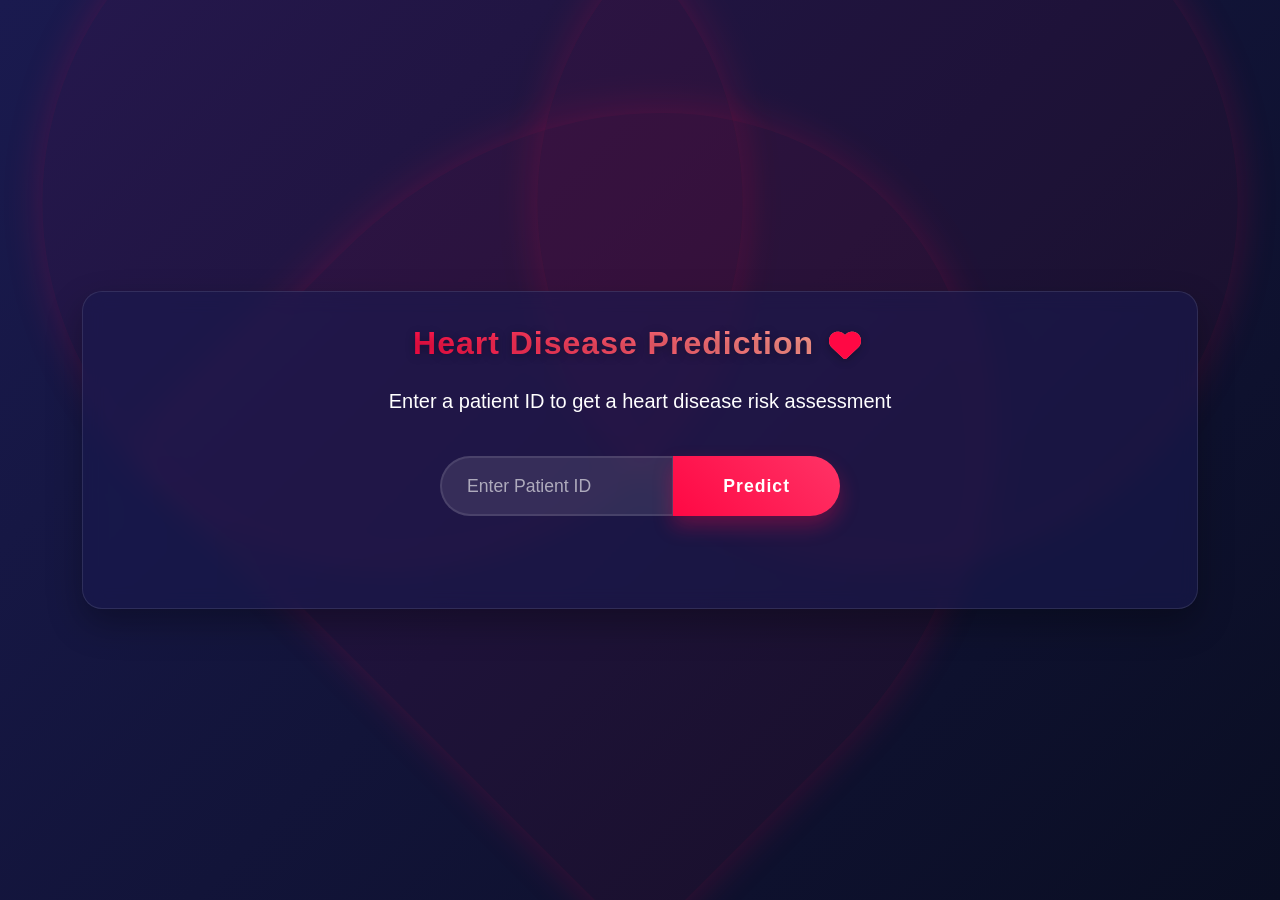
==== index.html @ 435b1545 "Add static site for GitHub Pages" ====
<!DOCTYPE html>
<html lang="en">
<head>
    <meta charset="UTF-8">
    <meta name="viewport" content="width=device-width, initial-scale=1.0">
    <link rel="stylesheet" href="https://cdnjs.cloudflare.com/ajax/libs/bootstrap/5.3.0/css/bootstrap.min.css">
    <link rel="stylesheet" href="https://cdnjs.cloudflare.com/ajax/libs/font-awesome/6.4.0/css/all.min.css">
    <link rel="stylesheet" href="https://cdnjs.cloudflare.com/ajax/libs/animate.css/4.1.1/animate.min.css">
    <title>Heart Disease Prediction</title>
    <style>
        * {
            margin: 0;
            padding: 0;
            box-sizing: border-box;
        }
        
        body {
            color: #fff;
            font-family: 'Segoe UI', sans-serif;
            min-height: 100vh;
            display: flex;
            align-items: center;
            justify-content: center;
            margin: 0;
            overflow-x: hidden;
            background: linear-gradient(135deg, #1a1a4f, #0a0e23);
            position: relative;
        }
        
        .heart-bg {
            position: fixed;
            top: 0;
            left: 0;
            width: 100%;
            height: 100%;
            z-index: -1;
            display: flex;
            align-items: center;
            justify-content: center;
            pointer-events: none;
        }
        
        .heart {
            width: 60vw;
            height: 60vw;
            max-width: 700px;
            max-height: 700px;
            background: rgba(255, 8, 68, 0.05);
            border-radius: 50% 50% 0 0 / 60% 60% 0 0;
            transform: rotate(45deg);
            position: relative;
            box-shadow: 0 0 40px rgba(255, 8, 68, 0.2);
            animation: heart-beat 2s ease-in-out infinite, heart-hover 6s ease-in-out infinite;
        }
        
        .heart::before,
        .heart::after {
            content: "";
            position: absolute;
            width: 100%;
            height: 100%;
            border-radius: 50%;
            background: rgba(255, 8, 68, 0.05);
            box-shadow: 0 0 40px rgba(255, 8, 68, 0.2);
        }
        
        .heart::before {
            left: -50%;
            top: 0;
        }
        
        .heart::after {
            top: -50%;
            left: 0;
        }
        
        @keyframes heart-beat {
            0%, 100% { transform: rotate(45deg) scale(1); }
            30% { transform: rotate(45deg) scale(1.1); }
            60% { transform: rotate(45deg) scale(1); }
            90% { transform: rotate(45deg) scale(1.05); }
        }
        
        @keyframes heart-hover {
            0%, 100% { transform: rotate(45deg) translate(0, 0); }
            25% { transform: rotate(45deg) translate(-10px, -10px); }
            50% { transform: rotate(45deg) translate(0, -20px); }
            75% { transform: rotate(45deg) translate(10px, -10px); }
        }
        
        .card {
            border: none;
            border-radius: 20px;
            background: rgba(26, 26, 79, 0.6);
            backdrop-filter: blur(10px);
            color: #fff;
            box-shadow: 0 15px 35px rgba(0, 0, 0, 0.3);
            transition: all 0.5s cubic-bezier(0.34, 1.56, 0.64, 1);
            overflow: hidden;
            position: relative;
            border: 1px solid rgba(255, 255, 255, 0.1);
            z-index: 10;
            min-width: 1000px;
            padding: 2rem !important;
        }
        
        .card:hover {
            transform: translateY(-10px);
            box-shadow: 0 20px 40px rgba(0, 0, 0, 0.4);
        }
        
        h2 {
            font-weight: 700;
            letter-spacing: 1px;
            text-shadow: 0 2px 10px rgba(0, 0, 0, 0.3);
            background: linear-gradient(45deg, #ff0844, #ffb199);
            -webkit-background-clip: text;
            background-clip: text;
            color: transparent;
            position: relative;
            margin: 0;
            padding: 0;
            text-align: center;
            white-space: nowrap;
        }

        .title-container {
            width: 100%;
            display: flex;
            justify-content: center;
            align-items: center;
            margin-bottom: 1.5rem;
        }
        
        .form-control {
            border-radius: 50px;
            background: rgba(255, 255, 255, 0.1);
            border: 2px solid rgba(255, 255, 255, 0.1);
            color: #fff;
            padding: 15px 25px;
            font-size: 1.1rem;
            transition: all 0.3s ease;
            width: 100%;
            max-width: 400px;
        }
        
        .form-control::placeholder {
            color: rgba(255, 255, 255, 0.6);
        }
        
        .form-control:focus {
            background: rgba(255, 255, 255, 0.15);
            box-shadow: 0 0 25px rgba(255, 8, 68, 0.4);
            border-color: rgba(255, 8, 68, 0.5);
            transform: translateY(-2px);
        }
        
        .btn-primary {
            background: linear-gradient(45deg, #ff0844, #ff3366);
            border: none;
            border-radius: 50px;
            padding: 15px 50px;
            font-weight: 600;
            letter-spacing: 1px;
            transition: all 0.5s cubic-bezier(0.34, 1.56, 0.64, 1);
            box-shadow: 0 10px 20px rgba(255, 8, 68, 0.3);
            position: relative;
            overflow: hidden;
            font-size: 1.1rem;
        }
        
        .btn-primary:hover {
            transform: translateY(-5px);
            box-shadow: 0 15px 30px rgba(255, 8, 68, 0.4);
        }
        
        .heartbeat-icon {
            display: inline-block;
            color: #ff0844;
            margin: 0 5px;
            animation: iconPulse 1.2s ease-in-out infinite;
            vertical-align: middle;
        }
        
        @keyframes iconPulse {
            0% { transform: scale(1); }
            30% { transform: scale(1.3); }
            60% { transform: scale(1); }
        }
        
        #result {
            display: grid;
            grid-template-columns: repeat(2, 1fr);
            gap: 20px;
            background: rgba(0, 0, 0, 0.2);
            border-radius: 15px;
            padding: 20px;
            margin-top: 20px;
            transition: all 0.5s ease;
            transform: translateY(20px);
            opacity: 0;
            height: 0;
            overflow: hidden;
        }
        
        #result.active {
            transform: translateY(0);
            opacity: 1;
            height: auto;
            margin-bottom: 20px;
        }

        #result .stat-card:first-child {
            grid-column: 1 / -1;
            background: rgba(255, 255, 255, 0.15);
        }

        .stat-card {
            background: rgba(255, 255, 255, 0.1);
            border-radius: 15px;
            padding: 20px;
            margin: 0;
            border: 1px solid rgba(255, 255, 255, 0.1);
            box-shadow: 0 5px 15px rgba(0, 0, 0, 0.2);
            height: fit-content;
        }

        .metrics-grid {
            display: grid;
            grid-template-columns: repeat(2, 1fr);
            gap: 15px;
        }

        .stat-value {
            color: #fff;
            margin-bottom: 10px;
            font-size: 1.1rem;
            letter-spacing: 0.5px;
            display: flex;
            justify-content: space-between;
            align-items: center;
            padding: 8px 15px;
            background: rgba(255, 255, 255, 0.05);
            border-radius: 10px;
        }
    </style>
</head>
<body>
    <div class="heart-bg">
        <div class="heart"></div>
    </div>
    
    <div class="container">
        <div class="card">
            <div class="title-container">
                <h2>Heart Disease Prediction <i class="fas fa-heart heartbeat-icon"></i></h2>
            </div>
            
            <div class="text-center mb-4">
                <p class="lead">Enter a patient ID to get a heart disease risk assessment</p>
            </div>
            
            <div class="d-flex justify-content-center">
                <div class="input-group" style="max-width: 400px;">
                    <input type="text" class="form-control" id="patientId" placeholder="Enter Patient ID">
                    <button class="btn btn-primary" onclick="predict()">Predict</button>
                </div>
            </div>
            
            <div id="result"></div>
        </div>
    </div>

    <script>
        function predict() {
            const patientId = document.getElementById('patientId').value;
            if (!patientId) {
                alert('Please enter a patient ID');
                return;
            }

            // Show loading state
            const resultDiv = document.getElementById('result');
            resultDiv.innerHTML = '<div class="text-center"><i class="fas fa-spinner fa-spin fa-3x"></i></div>';
            resultDiv.classList.add('active');

            // Make API call to your backend
            fetch('https://heart-disease-prediction.onrender.com/predict', {
                method: 'POST',
                headers: {
                    'Content-Type': 'application/json',
                },
                body: JSON.stringify({ patient_id: patientId }),
            })
            .then(response => response.json())
            .then(data => {
                displayResults(data);
            })
            .catch(error => {
                console.error('Error:', error);
                resultDiv.innerHTML = '<div class="text-center text-danger">Error: Could not get prediction results</div>';
            });
        }

        function displayResults(data) {
            const resultDiv = document.getElementById('result');
            resultDiv.innerHTML = `
                <div class="stat-card">
                    <h3>Risk Assessment</h3>
                    <div class="stat-value">
                        <span>Risk Level:</span>
                        <span>${data.risk_assessment.risk_level}</span>
                    </div>
                    <div class="stat-value">
                        <span>Risk Score:</span>
                        <span>${data.risk_assessment.risk_score}</span>
                    </div>
                </div>
                <div class="stat-card">
                    <h3>Patient Demographics</h3>
                    <div class="stat-value">
                        <span>Age:</span>
                        <span>${data.vital_statistics.Patient_Demographics.Age}</span>
                    </div>
                    <div class="stat-value">
                        <span>Sex:</span>
                        <span>${data.vital_statistics.Patient_Demographics.Sex}</span>
                    </div>
                </div>
                <div class="stat-card">
                    <h3>Cardiovascular Metrics</h3>
                    <div class="stat-value">
                        <span>Murmur Present:</span>
                        <span>${data.vital_statistics.Cardiovascular_Metrics.Murmur_Assessment.Presence ? 'Yes' : 'No'}</span>
                    </div>
                </div>
                <div class="stat-card">
                    <h3>Recommendations</h3>
                    <ul>
                        ${data.detailed_analysis.lifestyle_recommendations.map(rec => `<li>${rec}</li>`).join('')}
                    </ul>
                </div>
            `;
        }
    </script>
</body>
</html>
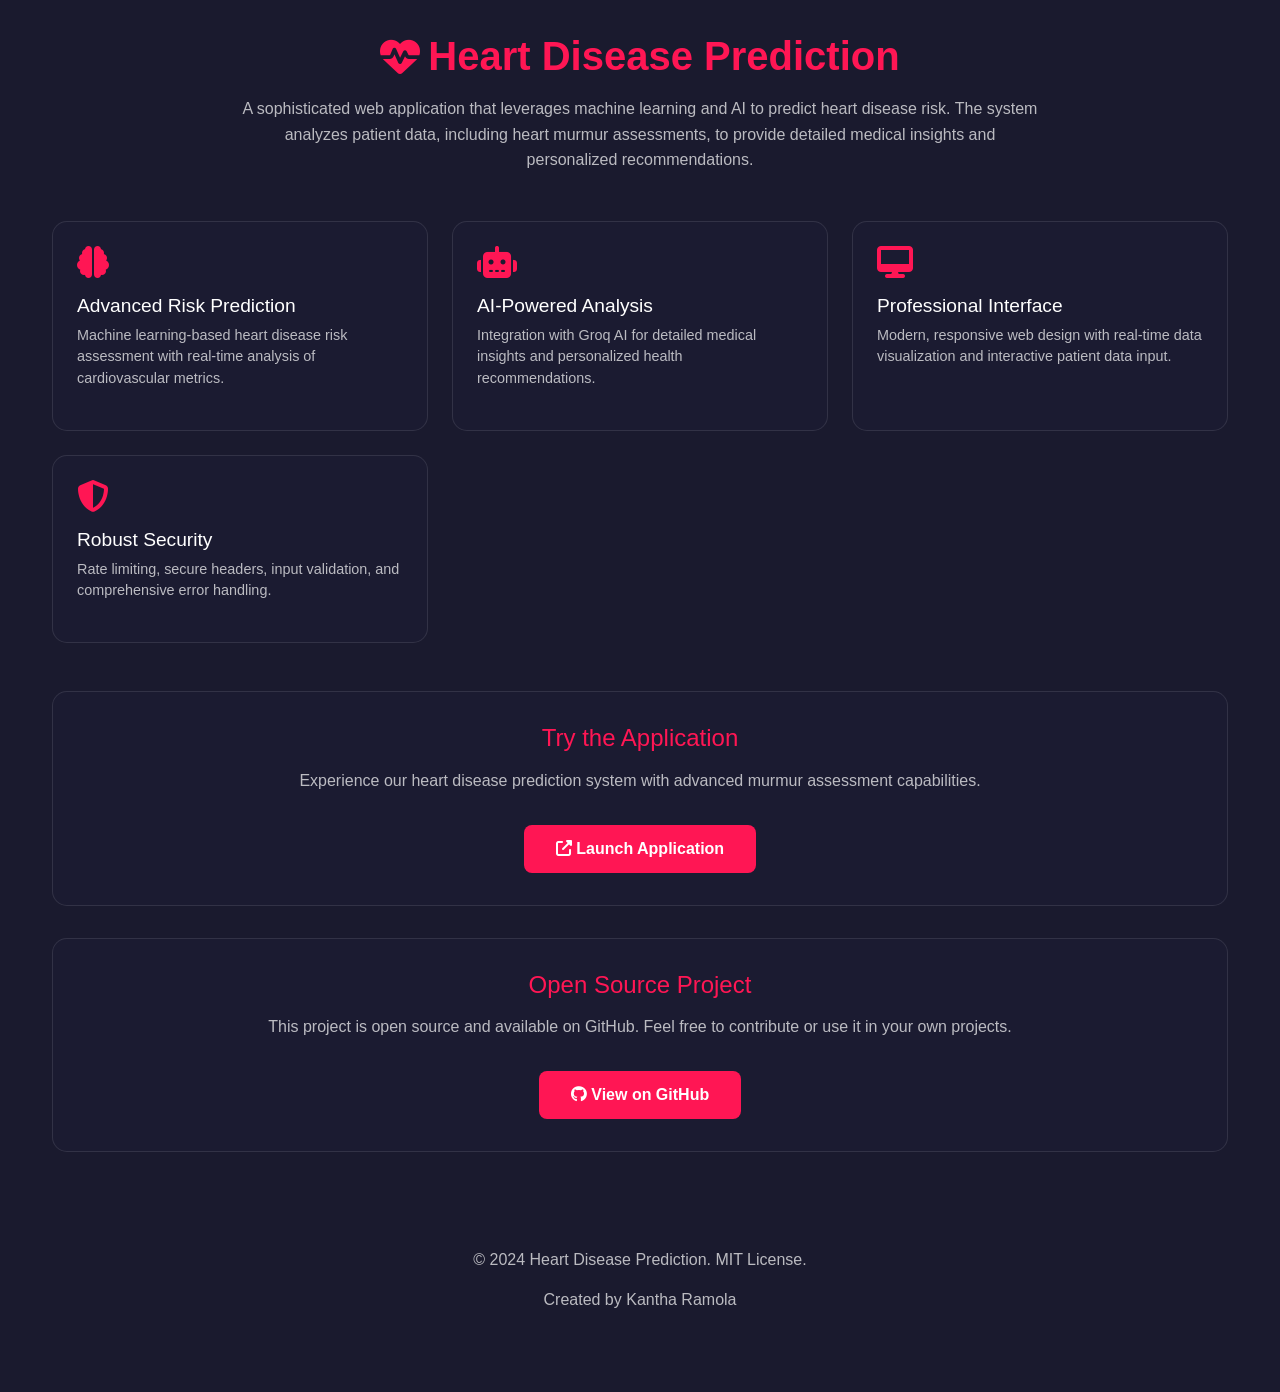
==== commit 8a0bee2c: "Update static site with responsive design and modern UI" ====
--- a/index.html
+++ b/index.html
@@ -5,343 +5,238 @@
     <meta name="viewport" content="width=device-width, initial-scale=1.0">
     <link rel="stylesheet" href="https://cdnjs.cloudflare.com/ajax/libs/bootstrap/5.3.0/css/bootstrap.min.css">
     <link rel="stylesheet" href="https://cdnjs.cloudflare.com/ajax/libs/font-awesome/6.4.0/css/all.min.css">
-    <link rel="stylesheet" href="https://cdnjs.cloudflare.com/ajax/libs/animate.css/4.1.1/animate.min.css">
     <title>Heart Disease Prediction</title>
     <style>
+        :root {
+            --primary-bg: #1a1a2e;
+            --card-bg: rgba(28, 28, 51, 0.8);
+            --accent-color: #ff1654;
+            --text-primary: #ffffff;
+            --text-secondary: rgba(255, 255, 255, 0.7);
+            --card-border: rgba(255, 255, 255, 0.1);
+        }
+
         * {
             margin: 0;
             padding: 0;
             box-sizing: border-box;
         }
-        
+
         body {
-            color: #fff;
             font-family: 'Segoe UI', sans-serif;
+            background: var(--primary-bg);
+            color: var(--text-primary);
             min-height: 100vh;
+            padding: 2rem 1rem;
+        }
+
+        .container {
+            max-width: 1200px;
+            margin: 0 auto;
+        }
+
+        .app-header {
+            text-align: center;
+            margin-bottom: 2rem;
+        }
+
+        .app-title {
+            color: var(--accent-color);
+            font-size: 2.5rem;
+            font-weight: 600;
+            margin-bottom: 1rem;
             display: flex;
             align-items: center;
             justify-content: center;
-            margin: 0;
-            overflow-x: hidden;
-            background: linear-gradient(135deg, #1a1a4f, #0a0e23);
-            position: relative;
-        }
-        
-        .heart-bg {
-            position: fixed;
-            top: 0;
-            left: 0;
-            width: 100%;
-            height: 100%;
-            z-index: -1;
-            display: flex;
-            align-items: center;
-            justify-content: center;
-            pointer-events: none;
-        }
-        
-        .heart {
-            width: 60vw;
-            height: 60vw;
-            max-width: 700px;
-            max-height: 700px;
-            background: rgba(255, 8, 68, 0.05);
-            border-radius: 50% 50% 0 0 / 60% 60% 0 0;
-            transform: rotate(45deg);
-            position: relative;
-            box-shadow: 0 0 40px rgba(255, 8, 68, 0.2);
-            animation: heart-beat 2s ease-in-out infinite, heart-hover 6s ease-in-out infinite;
-        }
-        
-        .heart::before,
-        .heart::after {
-            content: "";
-            position: absolute;
-            width: 100%;
-            height: 100%;
-            border-radius: 50%;
-            background: rgba(255, 8, 68, 0.05);
-            box-shadow: 0 0 40px rgba(255, 8, 68, 0.2);
-        }
-        
-        .heart::before {
-            left: -50%;
-            top: 0;
-        }
-        
-        .heart::after {
-            top: -50%;
-            left: 0;
-        }
-        
-        @keyframes heart-beat {
-            0%, 100% { transform: rotate(45deg) scale(1); }
-            30% { transform: rotate(45deg) scale(1.1); }
-            60% { transform: rotate(45deg) scale(1); }
-            90% { transform: rotate(45deg) scale(1.05); }
-        }
-        
-        @keyframes heart-hover {
-            0%, 100% { transform: rotate(45deg) translate(0, 0); }
-            25% { transform: rotate(45deg) translate(-10px, -10px); }
-            50% { transform: rotate(45deg) translate(0, -20px); }
-            75% { transform: rotate(45deg) translate(10px, -10px); }
-        }
-        
-        .card {
-            border: none;
-            border-radius: 20px;
-            background: rgba(26, 26, 79, 0.6);
-            backdrop-filter: blur(10px);
-            color: #fff;
-            box-shadow: 0 15px 35px rgba(0, 0, 0, 0.3);
-            transition: all 0.5s cubic-bezier(0.34, 1.56, 0.64, 1);
-            overflow: hidden;
-            position: relative;
-            border: 1px solid rgba(255, 255, 255, 0.1);
-            z-index: 10;
-            min-width: 1000px;
-            padding: 2rem !important;
-        }
-        
-        .card:hover {
-            transform: translateY(-10px);
-            box-shadow: 0 20px 40px rgba(0, 0, 0, 0.4);
-        }
-        
-        h2 {
-            font-weight: 700;
-            letter-spacing: 1px;
-            text-shadow: 0 2px 10px rgba(0, 0, 0, 0.3);
-            background: linear-gradient(45deg, #ff0844, #ffb199);
-            -webkit-background-clip: text;
-            background-clip: text;
-            color: transparent;
-            position: relative;
-            margin: 0;
-            padding: 0;
-            text-align: center;
-            white-space: nowrap;
-        }
-
-        .title-container {
-            width: 100%;
-            display: flex;
-            justify-content: center;
-            align-items: center;
-            margin-bottom: 1.5rem;
-        }
-        
-        .form-control {
-            border-radius: 50px;
-            background: rgba(255, 255, 255, 0.1);
-            border: 2px solid rgba(255, 255, 255, 0.1);
-            color: #fff;
-            padding: 15px 25px;
-            font-size: 1.1rem;
+            gap: 0.5rem;
+        }
+
+        .app-description {
+            color: var(--text-secondary);
+            max-width: 800px;
+            margin: 0 auto;
+            line-height: 1.6;
+        }
+
+        .features-grid {
+            display: grid;
+            grid-template-columns: repeat(auto-fit, minmax(280px, 1fr));
+            gap: 1.5rem;
+            margin: 3rem 0;
+        }
+
+        .feature-card {
+            background: var(--card-bg);
+            border-radius: 15px;
+            padding: 1.5rem;
+            border: 1px solid var(--card-border);
+            transition: transform 0.3s ease;
+        }
+
+        .feature-card:hover {
+            transform: translateY(-5px);
+        }
+
+        .feature-icon {
+            color: var(--accent-color);
+            font-size: 2rem;
+            margin-bottom: 1rem;
+        }
+
+        .feature-title {
+            color: var(--text-primary);
+            font-size: 1.2rem;
+            margin-bottom: 0.5rem;
+        }
+
+        .feature-description {
+            color: var(--text-secondary);
+            font-size: 0.9rem;
+            line-height: 1.5;
+        }
+
+        .demo-section {
+            background: var(--card-bg);
+            border-radius: 15px;
+            padding: 2rem;
+            margin: 2rem 0;
+            border: 1px solid var(--card-border);
+        }
+
+        .demo-title {
+            color: var(--accent-color);
+            font-size: 1.5rem;
+            margin-bottom: 1rem;
+            text-align: center;
+        }
+
+        .demo-description {
+            color: var(--text-secondary);
+            text-align: center;
+            margin-bottom: 2rem;
+        }
+
+        .github-link {
+            display: inline-block;
+            background: var(--accent-color);
+            color: white;
+            padding: 0.75rem 2rem;
+            border-radius: 8px;
+            text-decoration: none;
+            font-weight: 600;
             transition: all 0.3s ease;
-            width: 100%;
-            max-width: 400px;
-        }
-        
-        .form-control::placeholder {
-            color: rgba(255, 255, 255, 0.6);
-        }
-        
-        .form-control:focus {
-            background: rgba(255, 255, 255, 0.15);
-            box-shadow: 0 0 25px rgba(255, 8, 68, 0.4);
-            border-color: rgba(255, 8, 68, 0.5);
+        }
+
+        .github-link:hover {
+            background: #ff2e6a;
             transform: translateY(-2px);
-        }
-        
-        .btn-primary {
-            background: linear-gradient(45deg, #ff0844, #ff3366);
-            border: none;
-            border-radius: 50px;
-            padding: 15px 50px;
-            font-weight: 600;
-            letter-spacing: 1px;
-            transition: all 0.5s cubic-bezier(0.34, 1.56, 0.64, 1);
-            box-shadow: 0 10px 20px rgba(255, 8, 68, 0.3);
-            position: relative;
-            overflow: hidden;
-            font-size: 1.1rem;
-        }
-        
-        .btn-primary:hover {
-            transform: translateY(-5px);
-            box-shadow: 0 15px 30px rgba(255, 8, 68, 0.4);
-        }
-        
-        .heartbeat-icon {
-            display: inline-block;
-            color: #ff0844;
-            margin: 0 5px;
-            animation: iconPulse 1.2s ease-in-out infinite;
-            vertical-align: middle;
-        }
-        
-        @keyframes iconPulse {
-            0% { transform: scale(1); }
-            30% { transform: scale(1.3); }
-            60% { transform: scale(1); }
-        }
-        
-        #result {
-            display: grid;
-            grid-template-columns: repeat(2, 1fr);
-            gap: 20px;
-            background: rgba(0, 0, 0, 0.2);
-            border-radius: 15px;
-            padding: 20px;
-            margin-top: 20px;
-            transition: all 0.5s ease;
-            transform: translateY(20px);
-            opacity: 0;
-            height: 0;
-            overflow: hidden;
-        }
-        
-        #result.active {
-            transform: translateY(0);
-            opacity: 1;
-            height: auto;
-            margin-bottom: 20px;
-        }
-
-        #result .stat-card:first-child {
-            grid-column: 1 / -1;
-            background: rgba(255, 255, 255, 0.15);
-        }
-
-        .stat-card {
-            background: rgba(255, 255, 255, 0.1);
-            border-radius: 15px;
-            padding: 20px;
-            margin: 0;
-            border: 1px solid rgba(255, 255, 255, 0.1);
-            box-shadow: 0 5px 15px rgba(0, 0, 0, 0.2);
-            height: fit-content;
-        }
-
-        .metrics-grid {
-            display: grid;
-            grid-template-columns: repeat(2, 1fr);
-            gap: 15px;
-        }
-
-        .stat-value {
-            color: #fff;
-            margin-bottom: 10px;
-            font-size: 1.1rem;
-            letter-spacing: 0.5px;
-            display: flex;
-            justify-content: space-between;
-            align-items: center;
-            padding: 8px 15px;
-            background: rgba(255, 255, 255, 0.05);
-            border-radius: 10px;
+            color: white;
+        }
+
+        .footer {
+            text-align: center;
+            margin-top: 4rem;
+            padding: 2rem 0;
+            color: var(--text-secondary);
+        }
+
+        @media (max-width: 768px) {
+            .app-title {
+                font-size: 2rem;
+            }
+
+            .features-grid {
+                grid-template-columns: 1fr;
+            }
+
+            .feature-card {
+                padding: 1rem;
+            }
+
+            body {
+                padding: 1rem;
+            }
         }
     </style>
 </head>
 <body>
-    <div class="heart-bg">
-        <div class="heart"></div>
+    <div class="container">
+        <header class="app-header">
+            <h1 class="app-title">
+                <i class="fas fa-heartbeat"></i>
+                Heart Disease Prediction
+            </h1>
+            <p class="app-description">
+                A sophisticated web application that leverages machine learning and AI to predict heart disease risk. 
+                The system analyzes patient data, including heart murmur assessments, to provide detailed medical insights 
+                and personalized recommendations.
+            </p>
+        </header>
+
+        <section class="features-grid">
+            <div class="feature-card">
+                <i class="fas fa-brain feature-icon"></i>
+                <h3 class="feature-title">Advanced Risk Prediction</h3>
+                <p class="feature-description">
+                    Machine learning-based heart disease risk assessment with real-time analysis of cardiovascular metrics.
+                </p>
+            </div>
+
+            <div class="feature-card">
+                <i class="fas fa-robot feature-icon"></i>
+                <h3 class="feature-title">AI-Powered Analysis</h3>
+                <p class="feature-description">
+                    Integration with Groq AI for detailed medical insights and personalized health recommendations.
+                </p>
+            </div>
+
+            <div class="feature-card">
+                <i class="fas fa-desktop feature-icon"></i>
+                <h3 class="feature-title">Professional Interface</h3>
+                <p class="feature-description">
+                    Modern, responsive web design with real-time data visualization and interactive patient data input.
+                </p>
+            </div>
+
+            <div class="feature-card">
+                <i class="fas fa-shield-alt feature-icon"></i>
+                <h3 class="feature-title">Robust Security</h3>
+                <p class="feature-description">
+                    Rate limiting, secure headers, input validation, and comprehensive error handling.
+                </p>
+            </div>
+        </section>
+
+        <section class="demo-section">
+            <h2 class="demo-title">Try the Application</h2>
+            <p class="demo-description">
+                Experience our heart disease prediction system with advanced murmur assessment capabilities.
+            </p>
+            <div class="text-center">
+                <a href="https://heart-disease-prediction.onrender.com" class="github-link">
+                    <i class="fas fa-external-link-alt"></i>
+                    Launch Application
+                </a>
+            </div>
+        </section>
+
+        <section class="demo-section">
+            <h2 class="demo-title">Open Source Project</h2>
+            <p class="demo-description">
+                This project is open source and available on GitHub. Feel free to contribute or use it in your own projects.
+            </p>
+            <div class="text-center">
+                <a href="https://github.com/kantharamola/heart-disease-prediction" class="github-link">
+                    <i class="fab fa-github"></i>
+                    View on GitHub
+                </a>
+            </div>
+        </section>
+
+        <footer class="footer">
+            <p>© 2024 Heart Disease Prediction. MIT License.</p>
+            <p>Created by Kantha Ramola</p>
+        </footer>
     </div>
-    
-    <div class="container">
-        <div class="card">
-            <div class="title-container">
-                <h2>Heart Disease Prediction <i class="fas fa-heart heartbeat-icon"></i></h2>
-            </div>
-            
-            <div class="text-center mb-4">
-                <p class="lead">Enter a patient ID to get a heart disease risk assessment</p>
-            </div>
-            
-            <div class="d-flex justify-content-center">
-                <div class="input-group" style="max-width: 400px;">
-                    <input type="text" class="form-control" id="patientId" placeholder="Enter Patient ID">
-                    <button class="btn btn-primary" onclick="predict()">Predict</button>
-                </div>
-            </div>
-            
-            <div id="result"></div>
-        </div>
-    </div>
-
-    <script>
-        function predict() {
-            const patientId = document.getElementById('patientId').value;
-            if (!patientId) {
-                alert('Please enter a patient ID');
-                return;
-            }
-
-            // Show loading state
-            const resultDiv = document.getElementById('result');
-            resultDiv.innerHTML = '<div class="text-center"><i class="fas fa-spinner fa-spin fa-3x"></i></div>';
-            resultDiv.classList.add('active');
-
-            // Make API call to your backend
-            fetch('https://heart-disease-prediction.onrender.com/predict', {
-                method: 'POST',
-                headers: {
-                    'Content-Type': 'application/json',
-                },
-                body: JSON.stringify({ patient_id: patientId }),
-            })
-            .then(response => response.json())
-            .then(data => {
-                displayResults(data);
-            })
-            .catch(error => {
-                console.error('Error:', error);
-                resultDiv.innerHTML = '<div class="text-center text-danger">Error: Could not get prediction results</div>';
-            });
-        }
-
-        function displayResults(data) {
-            const resultDiv = document.getElementById('result');
-            resultDiv.innerHTML = `
-                <div class="stat-card">
-                    <h3>Risk Assessment</h3>
-                    <div class="stat-value">
-                        <span>Risk Level:</span>
-                        <span>${data.risk_assessment.risk_level}</span>
-                    </div>
-                    <div class="stat-value">
-                        <span>Risk Score:</span>
-                        <span>${data.risk_assessment.risk_score}</span>
-                    </div>
-                </div>
-                <div class="stat-card">
-                    <h3>Patient Demographics</h3>
-                    <div class="stat-value">
-                        <span>Age:</span>
-                        <span>${data.vital_statistics.Patient_Demographics.Age}</span>
-                    </div>
-                    <div class="stat-value">
-                        <span>Sex:</span>
-                        <span>${data.vital_statistics.Patient_Demographics.Sex}</span>
-                    </div>
-                </div>
-                <div class="stat-card">
-                    <h3>Cardiovascular Metrics</h3>
-                    <div class="stat-value">
-                        <span>Murmur Present:</span>
-                        <span>${data.vital_statistics.Cardiovascular_Metrics.Murmur_Assessment.Presence ? 'Yes' : 'No'}</span>
-                    </div>
-                </div>
-                <div class="stat-card">
-                    <h3>Recommendations</h3>
-                    <ul>
-                        ${data.detailed_analysis.lifestyle_recommendations.map(rec => `<li>${rec}</li>`).join('')}
-                    </ul>
-                </div>
-            `;
-        }
-    </script>
 </body>
 </html> 
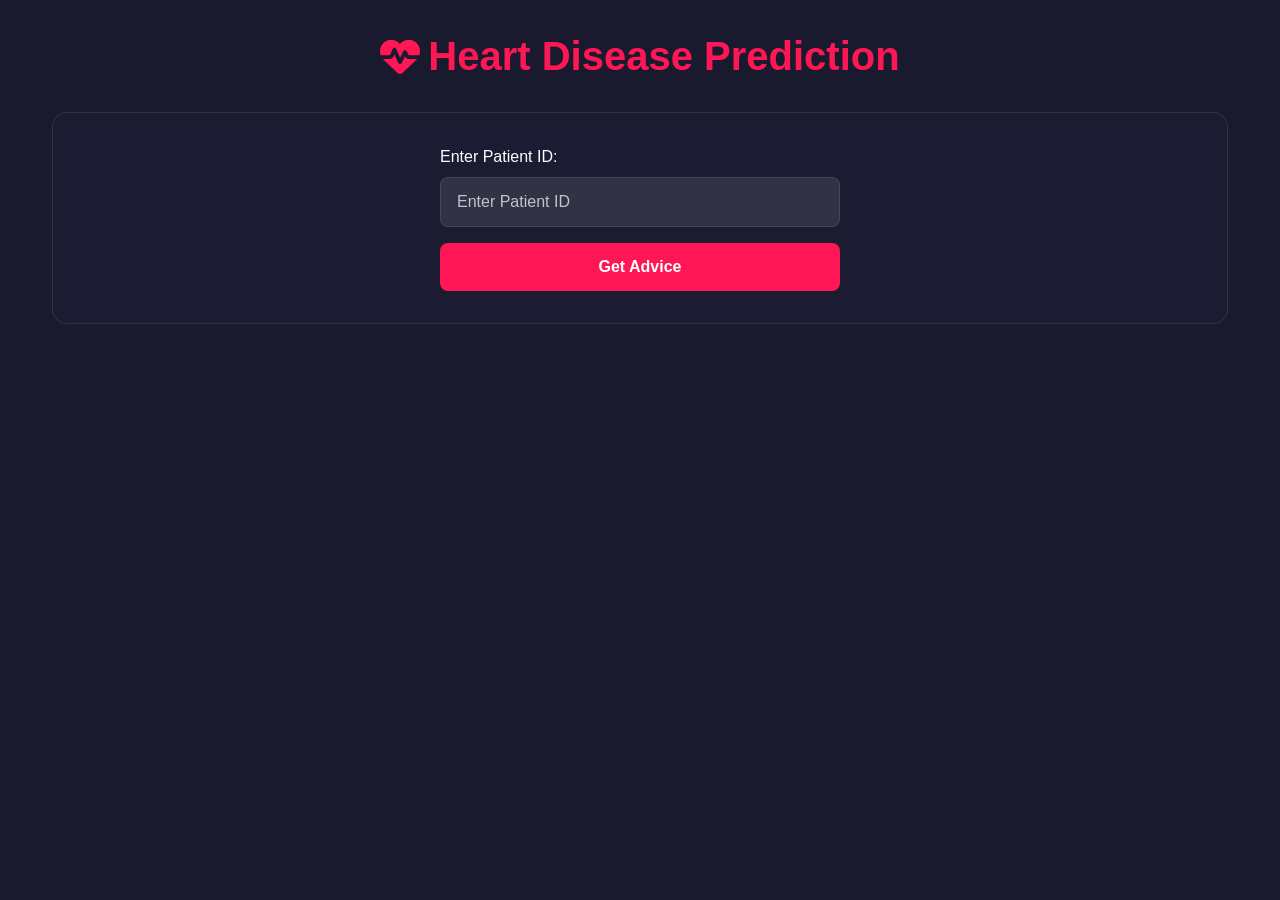
==== commit 5c22aeba: "Update GitHub Pages with responsive dynamic interface" ====
--- a/index.html
+++ b/index.html
@@ -51,110 +51,139 @@
             gap: 0.5rem;
         }
 
-        .app-description {
+        .input-section {
+            background: var(--card-bg);
+            border-radius: 15px;
+            padding: 2rem;
+            margin-bottom: 2rem;
+            border: 1px solid var(--card-border);
+        }
+
+        .input-container {
+            max-width: 400px;
+            margin: 0 auto;
+        }
+
+        .form-control {
+            background: rgba(255, 255, 255, 0.1);
+            border: 1px solid var(--card-border);
+            color: var(--text-primary);
+            padding: 0.75rem 1rem;
+            border-radius: 8px;
+            font-size: 1rem;
+        }
+
+        .form-control:focus {
+            background: rgba(255, 255, 255, 0.15);
+            border-color: var(--accent-color);
+            box-shadow: 0 0 0 2px rgba(255, 22, 84, 0.2);
+            color: var(--text-primary);
+        }
+
+        .form-control::placeholder {
             color: var(--text-secondary);
-            max-width: 800px;
-            margin: 0 auto;
-            line-height: 1.6;
-        }
-
-        .features-grid {
+        }
+
+        .btn-predict {
+            background: var(--accent-color);
+            color: white;
+            border: none;
+            padding: 0.75rem 2rem;
+            border-radius: 8px;
+            font-weight: 600;
+            transition: all 0.3s ease;
+            width: 100%;
+        }
+
+        .btn-predict:hover {
+            background: #ff2e6a;
+            transform: translateY(-2px);
+        }
+
+        .results-grid {
             display: grid;
-            grid-template-columns: repeat(auto-fit, minmax(280px, 1fr));
+            grid-template-columns: repeat(auto-fit, minmax(300px, 1fr));
             gap: 1.5rem;
-            margin: 3rem 0;
-        }
-
-        .feature-card {
+            margin-top: 2rem;
+        }
+
+        .metric-card {
             background: var(--card-bg);
             border-radius: 15px;
             padding: 1.5rem;
             border: 1px solid var(--card-border);
-            transition: transform 0.3s ease;
-        }
-
-        .feature-card:hover {
-            transform: translateY(-5px);
-        }
-
-        .feature-icon {
+        }
+
+        .metric-card h3 {
             color: var(--accent-color);
-            font-size: 2rem;
+            font-size: 1.2rem;
             margin-bottom: 1rem;
-        }
-
-        .feature-title {
+            font-weight: 600;
+            text-transform: uppercase;
+        }
+
+        .metric-row {
+            display: flex;
+            justify-content: space-between;
+            align-items: center;
+            padding: 0.75rem;
+            background: rgba(255, 255, 255, 0.05);
+            border-radius: 8px;
+            margin-bottom: 0.5rem;
+        }
+
+        .metric-label {
+            color: var(--text-secondary);
+        }
+
+        .metric-value {
             color: var(--text-primary);
+            font-weight: 500;
+        }
+
+        .risk-level {
+            font-size: 1.5rem;
+            font-weight: 600;
+            color: var(--accent-color);
+            margin-bottom: 0.5rem;
+        }
+
+        .risk-score {
             font-size: 1.2rem;
-            margin-bottom: 0.5rem;
-        }
-
-        .feature-description {
             color: var(--text-secondary);
-            font-size: 0.9rem;
-            line-height: 1.5;
-        }
-
-        .demo-section {
-            background: var(--card-bg);
-            border-radius: 15px;
-            padding: 2rem;
-            margin: 2rem 0;
-            border: 1px solid var(--card-border);
-        }
-
-        .demo-title {
-            color: var(--accent-color);
-            font-size: 1.5rem;
-            margin-bottom: 1rem;
-            text-align: center;
-        }
-
-        .demo-description {
+        }
+
+        .murmur-section h4 {
             color: var(--text-secondary);
-            text-align: center;
-            margin-bottom: 2rem;
-        }
-
-        .github-link {
-            display: inline-block;
-            background: var(--accent-color);
-            color: white;
-            padding: 0.75rem 2rem;
-            border-radius: 8px;
-            text-decoration: none;
-            font-weight: 600;
-            transition: all 0.3s ease;
-        }
-
-        .github-link:hover {
-            background: #ff2e6a;
-            transform: translateY(-2px);
-            color: white;
-        }
-
-        .footer {
-            text-align: center;
-            margin-top: 4rem;
-            padding: 2rem 0;
-            color: var(--text-secondary);
+            font-size: 1rem;
+            margin: 1.5rem 0 1rem;
+            text-transform: uppercase;
+            letter-spacing: 0.5px;
         }
 
         @media (max-width: 768px) {
+            body {
+                padding: 1rem;
+            }
+
             .app-title {
                 font-size: 2rem;
             }
 
-            .features-grid {
+            .results-grid {
                 grid-template-columns: 1fr;
             }
 
-            .feature-card {
+            .metric-card {
                 padding: 1rem;
             }
 
-            body {
-                padding: 1rem;
+            .risk-level {
+                font-size: 1.2rem;
+            }
+
+            .risk-score {
+                font-size: 1rem;
             }
         }
     </style>
@@ -166,77 +195,167 @@
                 <i class="fas fa-heartbeat"></i>
                 Heart Disease Prediction
             </h1>
-            <p class="app-description">
-                A sophisticated web application that leverages machine learning and AI to predict heart disease risk. 
-                The system analyzes patient data, including heart murmur assessments, to provide detailed medical insights 
-                and personalized recommendations.
-            </p>
         </header>
 
-        <section class="features-grid">
-            <div class="feature-card">
-                <i class="fas fa-brain feature-icon"></i>
-                <h3 class="feature-title">Advanced Risk Prediction</h3>
-                <p class="feature-description">
-                    Machine learning-based heart disease risk assessment with real-time analysis of cardiovascular metrics.
-                </p>
-            </div>
-
-            <div class="feature-card">
-                <i class="fas fa-robot feature-icon"></i>
-                <h3 class="feature-title">AI-Powered Analysis</h3>
-                <p class="feature-description">
-                    Integration with Groq AI for detailed medical insights and personalized health recommendations.
-                </p>
-            </div>
-
-            <div class="feature-card">
-                <i class="fas fa-desktop feature-icon"></i>
-                <h3 class="feature-title">Professional Interface</h3>
-                <p class="feature-description">
-                    Modern, responsive web design with real-time data visualization and interactive patient data input.
-                </p>
-            </div>
-
-            <div class="feature-card">
-                <i class="fas fa-shield-alt feature-icon"></i>
-                <h3 class="feature-title">Robust Security</h3>
-                <p class="feature-description">
-                    Rate limiting, secure headers, input validation, and comprehensive error handling.
-                </p>
+        <section class="input-section">
+            <div class="input-container">
+                <div class="mb-3">
+                    <label for="patientId" class="form-label">Enter Patient ID:</label>
+                    <input type="text" class="form-control" id="patientId" placeholder="Enter Patient ID">
+                </div>
+                <button class="btn btn-predict" onclick="predict()">Get Advice</button>
             </div>
         </section>
 
-        <section class="demo-section">
-            <h2 class="demo-title">Try the Application</h2>
-            <p class="demo-description">
-                Experience our heart disease prediction system with advanced murmur assessment capabilities.
-            </p>
-            <div class="text-center">
-                <a href="https://heart-disease-prediction.onrender.com" class="github-link">
-                    <i class="fas fa-external-link-alt"></i>
-                    Launch Application
-                </a>
-            </div>
-        </section>
-
-        <section class="demo-section">
-            <h2 class="demo-title">Open Source Project</h2>
-            <p class="demo-description">
-                This project is open source and available on GitHub. Feel free to contribute or use it in your own projects.
-            </p>
-            <div class="text-center">
-                <a href="https://github.com/kantharamola/heart-disease-prediction" class="github-link">
-                    <i class="fab fa-github"></i>
-                    View on GitHub
-                </a>
-            </div>
-        </section>
-
-        <footer class="footer">
-            <p>© 2024 Heart Disease Prediction. MIT License.</p>
-            <p>Created by Kantha Ramola</p>
-        </footer>
+        <div id="result" class="results-grid" style="display: none;"></div>
     </div>
+
+    <script>
+        function predict() {
+            const patientId = document.getElementById('patientId').value;
+            if (!patientId) {
+                alert('Please enter a patient ID');
+                return;
+            }
+
+            const resultDiv = document.getElementById('result');
+            resultDiv.style.display = 'grid';
+            resultDiv.innerHTML = '<div class="metric-card text-center"><i class="fas fa-spinner fa-spin fa-2x"></i></div>';
+
+            fetch('https://heart-disease-prediction-api.onrender.com/predict', {
+                method: 'POST',
+                headers: {
+                    'Content-Type': 'application/json',
+                },
+                body: JSON.stringify({ patient_id: patientId }),
+            })
+            .then(response => response.json())
+            .then(data => {
+                displayResults(data);
+            })
+            .catch(error => {
+                console.error('Error:', error);
+                resultDiv.innerHTML = '<div class="metric-card text-center text-danger">Error: Could not get prediction results</div>';
+            });
+        }
+
+        function displayResults(data) {
+            const resultDiv = document.getElementById('result');
+            
+            resultDiv.innerHTML = `
+                <div class="metric-card">
+                    <h3>Risk Assessment</h3>
+                    <div class="risk-level">${data.risk_assessment.risk_level}</div>
+                    <div class="risk-score">(${(data.risk_assessment.risk_score * 100).toFixed(1)}%)</div>
+                    <p class="mt-3">${data.risk_assessment.interpretation}</p>
+                </div>
+
+                <div class="metric-card">
+                    <h3>Cardiovascular Metrics</h3>
+                    <div class="murmur-section">
+                        <h4>Murmur Assessment</h4>
+                        <div class="metric-row">
+                            <span class="metric-label">Presence:</span>
+                            <span class="metric-value">${data.vital_statistics.Cardiovascular_Metrics.Murmur_Assessment.Presence ? 'Present' : 'Absent'}</span>
+                        </div>
+                        <div class="metric-row">
+                            <span class="metric-label">Location:</span>
+                            <span class="metric-value">${data.vital_statistics.Cardiovascular_Metrics.Murmur_Assessment.Location}</span>
+                        </div>
+                        <div class="metric-row">
+                            <span class="metric-label">Most Audible:</span>
+                            <span class="metric-value">${data.vital_statistics.Cardiovascular_Metrics.Murmur_Assessment.Most_Audible_Location}</span>
+                        </div>
+                    </div>
+
+                    <div class="murmur-section">
+                        <h4>Diastolic Details</h4>
+                        <div class="metric-row">
+                            <span class="metric-label">Grade:</span>
+                            <span class="metric-value">${data.vital_statistics.Cardiovascular_Metrics.Murmur_Assessment.Diastolic_Details.Grade}</span>
+                        </div>
+                        <div class="metric-row">
+                            <span class="metric-label">Pitch:</span>
+                            <span class="metric-value">${data.vital_statistics.Cardiovascular_Metrics.Murmur_Assessment.Diastolic_Details.Pitch}</span>
+                        </div>
+                        <div class="metric-row">
+                            <span class="metric-label">Quality:</span>
+                            <span class="metric-value">${data.vital_statistics.Cardiovascular_Metrics.Murmur_Assessment.Diastolic_Details.Quality}</span>
+                        </div>
+                        <div class="metric-row">
+                            <span class="metric-label">Shape:</span>
+                            <span class="metric-value">${data.vital_statistics.Cardiovascular_Metrics.Murmur_Assessment.Diastolic_Details.Shape}</span>
+                        </div>
+                        <div class="metric-row">
+                            <span class="metric-label">Timing:</span>
+                            <span class="metric-value">${data.vital_statistics.Cardiovascular_Metrics.Murmur_Assessment.Diastolic_Details.Timing}</span>
+                        </div>
+                    </div>
+
+                    <div class="murmur-section">
+                        <h4>Systolic Details</h4>
+                        <div class="metric-row">
+                            <span class="metric-label">Grade:</span>
+                            <span class="metric-value">${data.vital_statistics.Cardiovascular_Metrics.Murmur_Assessment.Systolic_Details.Grade}</span>
+                        </div>
+                        <div class="metric-row">
+                            <span class="metric-label">Pitch:</span>
+                            <span class="metric-value">${data.vital_statistics.Cardiovascular_Metrics.Murmur_Assessment.Systolic_Details.Pitch}</span>
+                        </div>
+                        <div class="metric-row">
+                            <span class="metric-label">Quality:</span>
+                            <span class="metric-value">${data.vital_statistics.Cardiovascular_Metrics.Murmur_Assessment.Systolic_Details.Quality}</span>
+                        </div>
+                        <div class="metric-row">
+                            <span class="metric-label">Shape:</span>
+                            <span class="metric-value">${data.vital_statistics.Cardiovascular_Metrics.Murmur_Assessment.Systolic_Details.Shape}</span>
+                        </div>
+                        <div class="metric-row">
+                            <span class="metric-label">Timing:</span>
+                            <span class="metric-value">${data.vital_statistics.Cardiovascular_Metrics.Murmur_Assessment.Systolic_Details.Timing}</span>
+                        </div>
+                    </div>
+                </div>
+
+                <div class="metric-card">
+                    <h3>Patient Demographics</h3>
+                    <div class="metric-row">
+                        <span class="metric-label">Age:</span>
+                        <span class="metric-value">${data.vital_statistics.Patient_Demographics.Age}</span>
+                    </div>
+                    <div class="metric-row">
+                        <span class="metric-label">Height:</span>
+                        <span class="metric-value">${data.vital_statistics.Patient_Demographics.Height} cm</span>
+                    </div>
+                    <div class="metric-row">
+                        <span class="metric-label">Weight:</span>
+                        <span class="metric-value">${data.vital_statistics.Patient_Demographics.Weight} kg</span>
+                    </div>
+                    <div class="metric-row">
+                        <span class="metric-label">Sex:</span>
+                        <span class="metric-value">${data.vital_statistics.Patient_Demographics.Sex}</span>
+                    </div>
+                    <div class="metric-row">
+                        <span class="metric-label">Pregnancy Status:</span>
+                        <span class="metric-value">${data.vital_statistics.Patient_Demographics.Pregnancy_Status}</span>
+                    </div>
+                </div>
+
+                <div class="metric-card">
+                    <h3>Risk Factors</h3>
+                    <div class="metric-row">
+                        ${data.detailed_analysis.risk_factors.map(factor => `<div class="metric-value">${factor}</div>`).join('')}
+                    </div>
+                </div>
+
+                <div class="metric-card">
+                    <h3>Recommendations</h3>
+                    <div class="metric-row">
+                        ${data.detailed_analysis.lifestyle_recommendations.map(rec => `<div class="metric-value">${rec}</div>`).join('')}
+                    </div>
+                </div>
+            `;
+        }
+    </script>
 </body>
 </html> 
